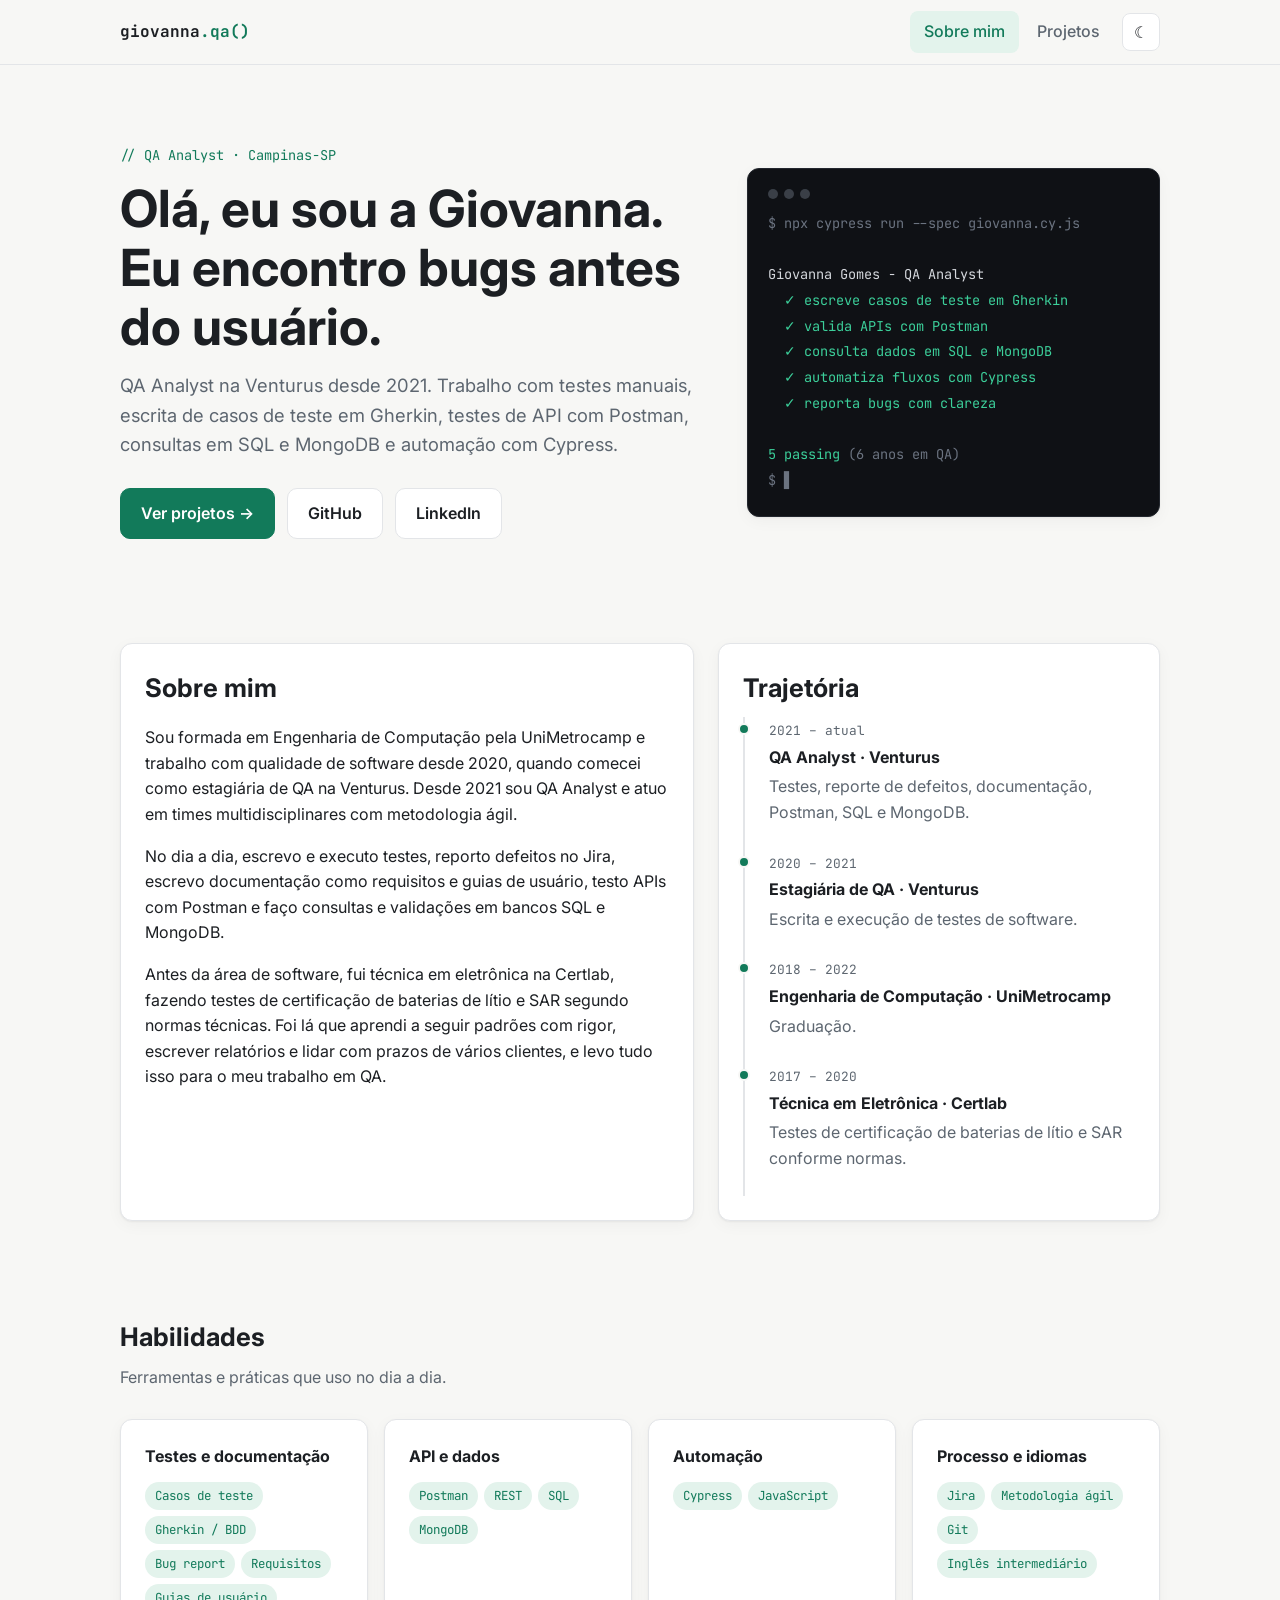
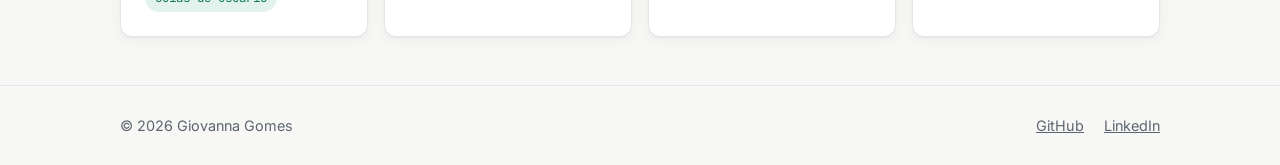
==== index.html @ a2e42d4e "Portfólio de QA: páginas Sobre mim e Projetos Co-Authored-By: Claude Opus 5.5 <noreply@anthropic.com" ====
<!DOCTYPE html>
<html lang="pt-BR">
<head>
  <meta charset="UTF-8">
  <meta name="viewport" content="width=device-width, initial-scale=1.0">
  <title>Giovanna Gomes | QA Analyst</title>
  <meta name="description" content="Portfólio de Giovanna Gomes, QA Analyst: testes manuais, documentação, testes de API e automação com Cypress.">
  <link rel="canonical" href="https://giovannagomes.dev/">
  <meta property="og:type" content="website">
  <meta property="og:url" content="https://giovannagomes.dev/">
  <meta property="og:title" content="Giovanna Gomes | QA Analyst">
  <meta property="og:description" content="Testes manuais, documentação, testes de API e automação com Cypress.">
  <meta property="og:locale" content="pt_BR">
  <link rel="icon" href="data:image/svg+xml,<svg xmlns='http://www.w3.org/2000/svg' viewBox='0 0 100 100'><text y='.9em' font-size='90'>🐞</text></svg>">
  <link rel="preconnect" href="https://fonts.googleapis.com">
  <link rel="preconnect" href="https://fonts.gstatic.com" crossorigin>
  <link href="https://fonts.googleapis.com/css2?family=Inter:wght@400;500;600;700&family=JetBrains+Mono:wght@400;700&display=swap" rel="stylesheet">
  <link rel="stylesheet" href="css/style.css">
</head>
<body>

  <header class="header">
    <div class="container">
      <a href="index.html" class="logo">giovanna<span>.qa()</span></a>
      <nav class="nav" aria-label="Navegação principal">
        <ul class="nav-links">
          <li><a href="index.html" aria-current="page">Sobre mim</a></li>
          <li><a href="projetos.html">Projetos</a></li>
        </ul>
        <button id="theme-toggle" class="icon-btn" aria-label="Alternar tema">☾</button>
        <button id="menu-toggle" class="icon-btn menu-toggle" aria-label="Abrir menu" aria-expanded="false">☰</button>
      </nav>
    </div>
  </header>

  <main class="container">

    <!-- Apresentação -->
    <section class="hero">
      <div>
        <p class="eyebrow">// QA Analyst · Campinas-SP</p>
        <h1>Olá, eu sou a Giovanna. Eu encontro bugs antes do usuário.</h1>
        <p class="lead">
          QA Analyst na Venturus desde 2021. Trabalho com testes manuais, escrita de casos de teste
          em Gherkin, testes de API com Postman, consultas em SQL e MongoDB e automação com Cypress.
        </p>
        <div class="btn-row">
          <a href="projetos.html" class="btn btn-primary">Ver projetos →</a>
          <a href="https://github.com/GiovannaSGomes" class="btn" target="_blank" rel="noopener">GitHub</a>
          <a href="https://www.linkedin.com/in/giovannasgomes/" class="btn" target="_blank" rel="noopener">LinkedIn</a>
        </div>
      </div>

      <div class="terminal" aria-hidden="true">
        <div class="dots"><i></i><i></i><i></i></div>
        <p class="dim">$ npx cypress run --spec giovanna.cy.js</p>
        <p>&nbsp;</p>
        <p>Giovanna Gomes - QA Analyst</p>
        <p class="pass">&nbsp;&nbsp;✓ escreve casos de teste em Gherkin</p>
        <p class="pass">&nbsp;&nbsp;✓ valida APIs com Postman</p>
        <p class="pass">&nbsp;&nbsp;✓ consulta dados em SQL e MongoDB</p>
        <p class="pass">&nbsp;&nbsp;✓ automatiza fluxos com Cypress</p>
        <p class="pass">&nbsp;&nbsp;✓ reporta bugs com clareza</p>
        <p>&nbsp;</p>
        <p><span class="pass">5 passing</span> <span class="dim">(6 anos em QA)</span></p>
        <p class="dim cursor">$ </p>
      </div>
    </section>

    <!-- Sobre -->
    <section class="section" id="sobre">
      <div class="about-grid">
        <div class="card">
          <h2>Sobre mim</h2>
          <p>
            Sou formada em Engenharia de Computação pela UniMetrocamp e trabalho com qualidade de
            software desde 2020, quando comecei como estagiária de QA na Venturus. Desde 2021 sou
            QA Analyst e atuo em times multidisciplinares com metodologia ágil.
          </p>
          <p>
            No dia a dia, escrevo e executo testes, reporto defeitos no Jira, escrevo documentação
            como requisitos e guias de usuário, testo APIs com Postman e faço consultas e validações
            em bancos SQL e MongoDB.
          </p>
          <p>
            Antes da área de software, fui técnica em eletrônica na Certlab, fazendo testes de
            certificação de baterias de lítio e SAR segundo normas técnicas. Foi lá que aprendi a
            seguir padrões com rigor, escrever relatórios e lidar com prazos de vários clientes,
            e levo tudo isso para o meu trabalho em QA.
          </p>
        </div>

        <div class="card">
          <h2>Trajetória</h2>
          <ol class="timeline">
            <li>
              <span class="when">2021 – atual</span>
              <h3>QA Analyst · Venturus</h3>
              <p>Testes, reporte de defeitos, documentação, Postman, SQL e MongoDB.</p>
            </li>
            <li>
              <span class="when">2020 – 2021</span>
              <h3>Estagiária de QA · Venturus</h3>
              <p>Escrita e execução de testes de software.</p>
            </li>
            <li>
              <span class="when">2018 – 2022</span>
              <h3>Engenharia de Computação · UniMetrocamp</h3>
              <p>Graduação.</p>
            </li>
            <li>
              <span class="when">2017 – 2020</span>
              <h3>Técnica em Eletrônica · Certlab</h3>
              <p>Testes de certificação de baterias de lítio e SAR conforme normas.</p>
            </li>
          </ol>
        </div>
      </div>
    </section>

    <!-- Habilidades -->
    <section class="section" id="habilidades">
      <h2>Habilidades</h2>
      <p class="subtitle">Ferramentas e práticas que uso no dia a dia.</p>
      <div class="skills-grid">
        <div class="card">
          <h3>Testes e documentação</h3>
          <ul class="tags">
            <li class="tag">Casos de teste</li>
            <li class="tag">Gherkin / BDD</li>
            <li class="tag">Bug report</li>
            <li class="tag">Requisitos</li>
            <li class="tag">Guias de usuário</li>
          </ul>
        </div>
        <div class="card">
          <h3>API e dados</h3>
          <ul class="tags">
            <li class="tag">Postman</li>
            <li class="tag">REST</li>
            <li class="tag">SQL</li>
            <li class="tag">MongoDB</li>
          </ul>
        </div>
        <div class="card">
          <h3>Automação</h3>
          <ul class="tags">
            <li class="tag">Cypress</li>
            <li class="tag">JavaScript</li>
          </ul>
        </div>
        <div class="card">
          <h3>Processo e idiomas</h3>
          <ul class="tags">
            <li class="tag">Jira</li>
            <li class="tag">Metodologia ágil</li>
            <li class="tag">Git</li>
            <li class="tag">Inglês intermediário</li>
          </ul>
        </div>
      </div>
    </section>

  </main>

  <footer class="footer">
    <div class="container">
      <span>© <span id="year"></span> Giovanna Gomes</span>
      <span>
        <a href="https://github.com/GiovannaSGomes" target="_blank" rel="noopener">GitHub</a>
        <a href="https://www.linkedin.com/in/giovannasgomes/" target="_blank" rel="noopener">LinkedIn</a>
      </span>
    </div>
  </footer>

  <script src="js/main.js"></script>
</body>
</html>
---- css/style.css ----
/* ===== Variáveis de tema ===== */
:root {
  --bg: #f7f7f5;
  --surface: #ffffff;
  --text: #1c1f23;
  --muted: #5d6670;
  --border: #e3e5e8;
  --accent: #127a5a;        /* verde "teste passou" */
  --accent-soft: #e3f3ec;
  --danger: #c2413b;
  --shadow: 0 1px 2px rgba(0, 0, 0, .05), 0 4px 16px rgba(0, 0, 0, .04);
  --radius: 12px;
  --mono: "JetBrains Mono", ui-monospace, Consolas, monospace;
  --sans: "Inter", system-ui, -apple-system, "Segoe UI", sans-serif;
}

[data-theme="dark"] {
  --bg: #121417;
  --surface: #1a1d21;
  --text: #e8eaed;
  --muted: #9aa3ad;
  --border: #2a2f35;
  --accent: #3ccf9a;
  --accent-soft: #163128;
  --danger: #f07167;
  --shadow: none;
}

/* ===== Base ===== */
*,
*::before,
*::after { box-sizing: border-box; }

html { scroll-behavior: smooth; }

body {
  margin: 0;
  font-family: var(--sans);
  background: var(--bg);
  color: var(--text);
  line-height: 1.6;
  transition: background .2s, color .2s;
}

a { color: var(--accent); }
img { max-width: 100%; display: block; }

.container {
  width: min(1040px, 100% - 32px);
  margin-inline: auto;
}

.mono { font-family: var(--mono); }

/* ===== Cabeçalho / navegação ===== */
.header {
  position: sticky;
  top: 0;
  z-index: 10;
  background: color-mix(in srgb, var(--bg) 85%, transparent);
  backdrop-filter: blur(8px);
  border-bottom: 1px solid var(--border);
}

.header .container {
  display: flex;
  align-items: center;
  justify-content: space-between;
  height: 64px;
}

.logo {
  font-family: var(--mono);
  font-weight: 700;
  color: var(--text);
  text-decoration: none;
}
.logo span { color: var(--accent); }

.nav { display: flex; align-items: center; gap: 8px; }

.nav-links {
  display: flex;
  gap: 4px;
  list-style: none;
  margin: 0;
  padding: 0;
}

.nav-links a {
  display: block;
  padding: 8px 14px;
  border-radius: 8px;
  color: var(--muted);
  text-decoration: none;
  font-weight: 500;
}
.nav-links a:hover { color: var(--text); background: var(--surface); }
.nav-links a[aria-current="page"] { color: var(--accent); background: var(--accent-soft); }

.icon-btn {
  width: 38px;
  height: 38px;
  display: grid;
  place-items: center;
  border: 1px solid var(--border);
  border-radius: 8px;
  background: var(--surface);
  color: var(--text);
  cursor: pointer;
  font-size: 1rem;
}

.menu-toggle { display: none; }

/* ===== Hero (Sobre mim) ===== */
.hero {
  display: grid;
  grid-template-columns: 1.4fr 1fr;
  gap: 48px;
  align-items: center;
  padding: 80px 0 56px;
}

.eyebrow {
  font-family: var(--mono);
  font-size: .85rem;
  color: var(--accent);
  margin: 0 0 12px;
}

.hero h1 {
  font-size: clamp(2rem, 5vw, 3.2rem);
  line-height: 1.15;
  margin: 0 0 16px;
}

.hero p.lead { font-size: 1.15rem; color: var(--muted); margin: 0 0 28px; }

.btn-row { display: flex; flex-wrap: wrap; gap: 12px; }

.btn {
  display: inline-flex;
  align-items: center;
  gap: 8px;
  padding: 12px 20px;
  border-radius: 10px;
  font-weight: 600;
  text-decoration: none;
  border: 1px solid var(--border);
  color: var(--text);
  background: var(--surface);
}
.btn-primary { background: var(--accent); border-color: var(--accent); color: #fff; }
[data-theme="dark"] .btn-primary { color: #0d1f18; }
.btn:hover { filter: brightness(1.05); transform: translateY(-1px); }

/* Cartão "terminal" com resultado de testes */
.terminal {
  background: #0f1115;
  color: #d4d7dc;
  border-radius: var(--radius);
  padding: 20px;
  font-family: var(--mono);
  font-size: .85rem;
  box-shadow: var(--shadow);
  border: 1px solid #23272e;
}
.terminal .dots { display: flex; gap: 6px; margin-bottom: 14px; }
.terminal .dots i { width: 10px; height: 10px; border-radius: 50%; background: #3a3f47; }
.terminal .pass { color: #3ccf9a; }
.terminal .dim { color: #6b7380; }
.terminal p { margin: 4px 0; }
.cursor::after { content: "▋"; animation: blink 1s steps(1) infinite; }
@keyframes blink { 50% { opacity: 0; } }

/* ===== Seções ===== */
.section { padding: 48px 0; }
.section h2 { font-size: 1.6rem; margin: 0 0 8px; }
.section .subtitle { color: var(--muted); margin: 0 0 28px; }

.card {
  background: var(--surface);
  border: 1px solid var(--border);
  border-radius: var(--radius);
  padding: 24px;
  box-shadow: var(--shadow);
}

.about-grid { display: grid; grid-template-columns: 1.3fr 1fr; gap: 24px; }

.skills-grid {
  display: grid;
  grid-template-columns: repeat(auto-fill, minmax(220px, 1fr));
  gap: 16px;
}
.skills-grid h3 { margin: 0 0 12px; font-size: 1rem; }

.tags { display: flex; flex-wrap: wrap; gap: 6px; padding: 0; margin: 0; list-style: none; }
.tag {
  font-family: var(--mono);
  font-size: .78rem;
  padding: 4px 10px;
  border-radius: 999px;
  background: var(--accent-soft);
  color: var(--accent);
}

/* Linha do tempo */
.timeline { list-style: none; margin: 0; padding: 0; border-left: 2px solid var(--border); }
.timeline li { position: relative; padding: 0 0 24px 24px; }
.timeline li::before {
  content: "";
  position: absolute;
  left: -7px;
  top: 6px;
  width: 12px;
  height: 12px;
  border-radius: 50%;
  background: var(--accent);
  border: 2px solid var(--bg);
}
.timeline .when { font-family: var(--mono); font-size: .8rem; color: var(--muted); }
.timeline h3 { margin: 2px 0 4px; font-size: 1rem; }
.timeline p { margin: 0; color: var(--muted); }

/* ===== Página de projetos ===== */
.page-head { padding: 64px 0 24px; }
.page-head h1 { font-size: clamp(1.8rem, 4vw, 2.6rem); margin: 0 0 8px; }
.page-head p { color: var(--muted); margin: 0; }

.toolbar {
  display: flex;
  flex-wrap: wrap;
  gap: 12px;
  justify-content: space-between;
  align-items: center;
  margin: 24px 0;
}

.filters { display: flex; flex-wrap: wrap; gap: 8px; }
.filter-btn {
  padding: 8px 14px;
  border-radius: 999px;
  border: 1px solid var(--border);
  background: var(--surface);
  color: var(--muted);
  cursor: pointer;
  font: inherit;
  font-size: .9rem;
}
.filter-btn.active { background: var(--accent); border-color: var(--accent); color: #fff; }
[data-theme="dark"] .filter-btn.active { color: #0d1f18; }

.search {
  padding: 10px 14px;
  border-radius: 10px;
  border: 1px solid var(--border);
  background: var(--surface);
  color: var(--text);
  font: inherit;
  min-width: 240px;
}

.projects-grid {
  display: grid;
  grid-template-columns: repeat(auto-fill, minmax(300px, 1fr));
  gap: 20px;
  padding-bottom: 64px;
}

.project-card { display: flex; flex-direction: column; gap: 12px; transition: transform .15s, border-color .15s; }
.project-card:hover { transform: translateY(-3px); border-color: var(--accent); }

.project-top { display: flex; justify-content: space-between; align-items: center; gap: 8px; }
.category { font-family: var(--mono); font-size: .78rem; color: var(--muted); text-transform: uppercase; letter-spacing: .04em; }

.status { font-family: var(--mono); font-size: .75rem; padding: 3px 8px; border-radius: 6px; }
.status.done { background: var(--accent-soft); color: var(--accent); }
.status.wip { background: color-mix(in srgb, #e0a100 18%, transparent); color: #b07d00; }
[data-theme="dark"] .status.wip { color: #f2c14e; }

.project-card h3 { margin: 0; font-size: 1.15rem; }
.project-card p { margin: 0; color: var(--muted); flex: 1; }

.project-links { display: flex; gap: 16px; font-weight: 600; font-size: .9rem; }
.project-links a { text-decoration: none; }
.project-links a:hover { text-decoration: underline; }

.empty { text-align: center; color: var(--muted); padding: 48px 0; grid-column: 1 / -1; }

/* ===== Rodapé ===== */
.footer {
  border-top: 1px solid var(--border);
  padding: 28px 0;
  color: var(--muted);
  font-size: .9rem;
}
.footer .container { display: flex; flex-wrap: wrap; justify-content: space-between; gap: 12px; }
.footer a { color: var(--muted); margin-left: 16px; }

/* ===== Responsivo ===== */
@media (max-width: 760px) {
  .hero, .about-grid { grid-template-columns: 1fr; }
  .hero { padding-top: 48px; gap: 32px; }

  .menu-toggle { display: grid; }
  .nav-links {
    display: none;
    position: absolute;
    top: 64px;
    left: 0;
    right: 0;
    flex-direction: column;
    padding: 12px 16px;
    background: var(--bg);
    border-bottom: 1px solid var(--border);
  }
  .nav-links.open { display: flex; }

  .search { min-width: 0; width: 100%; }
  .footer a { margin: 0 16px 0 0; }
}
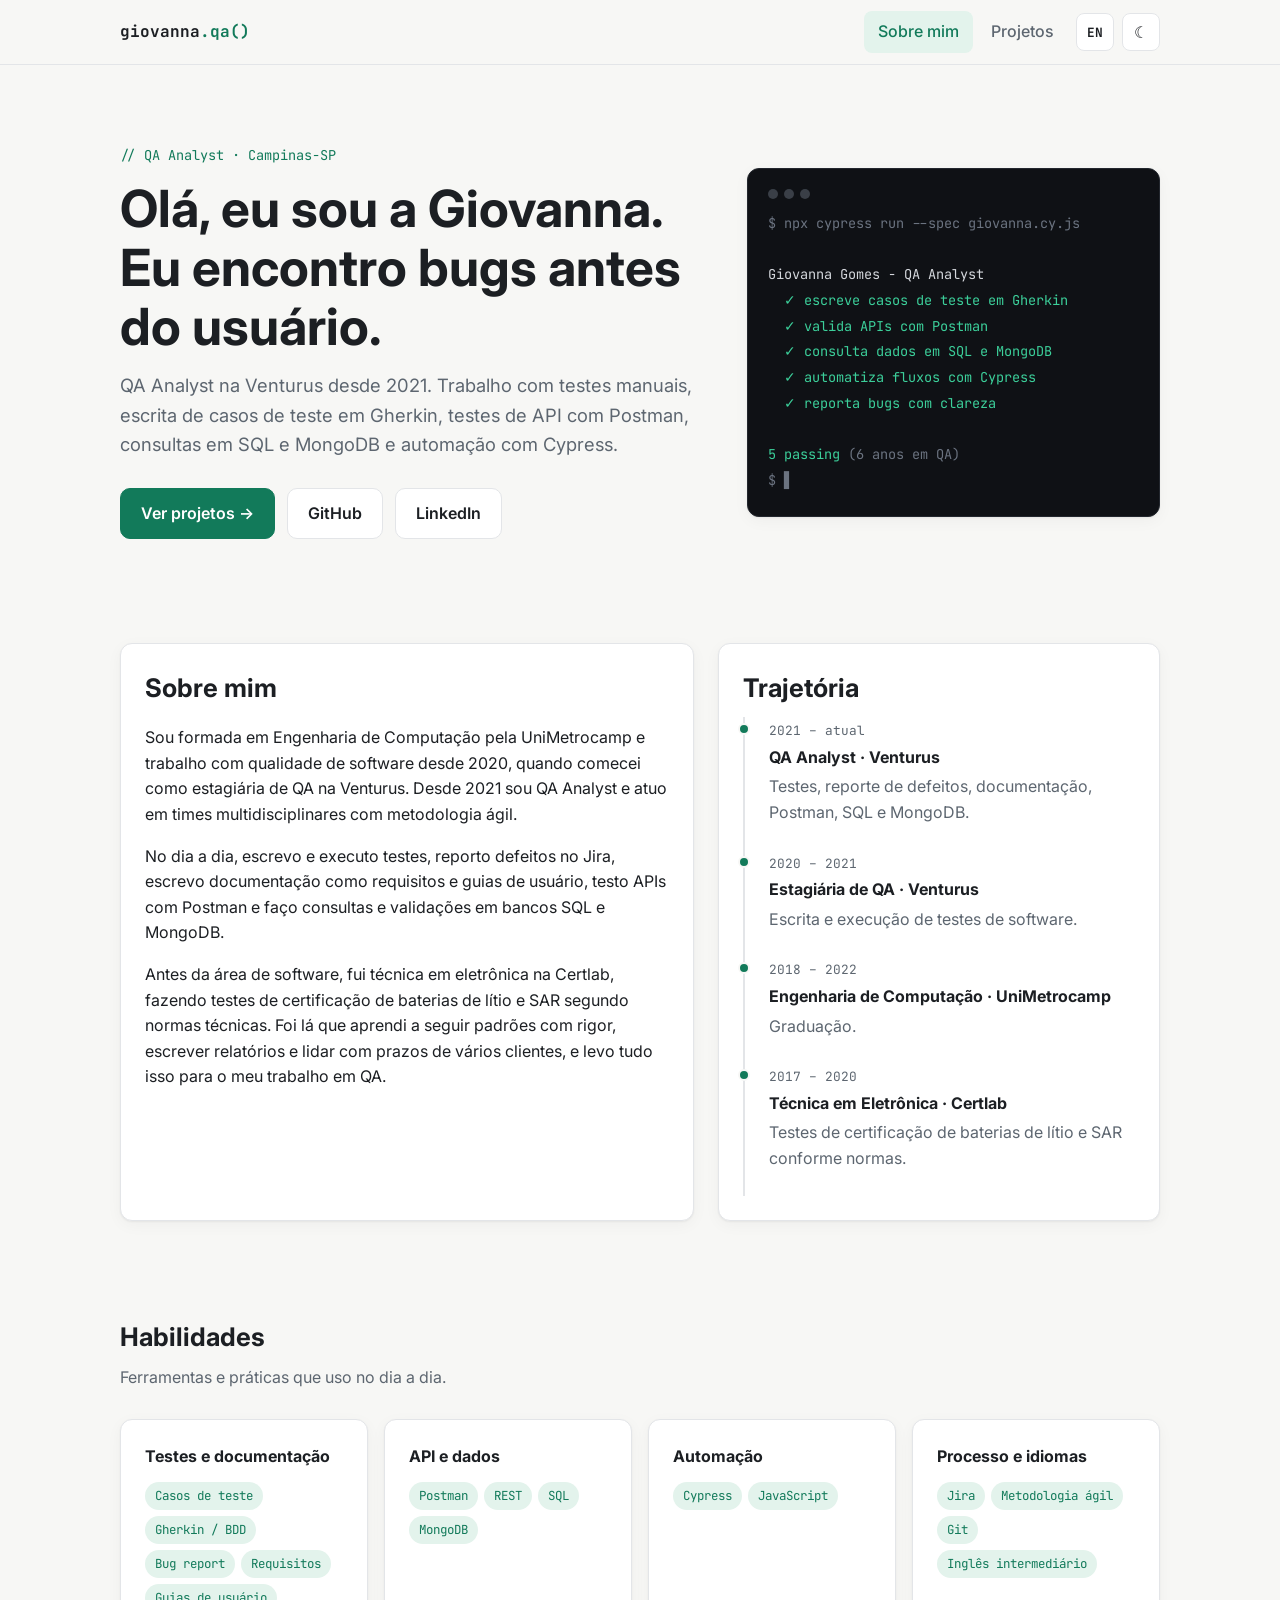
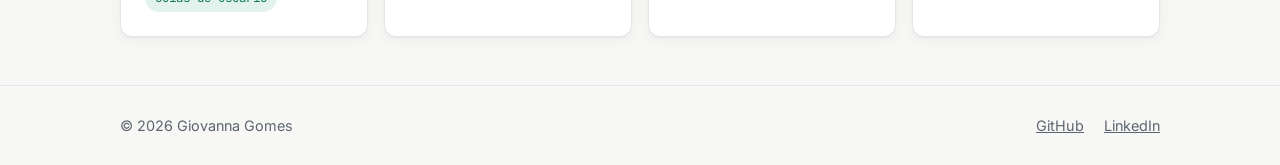
==== commit 0c59a594: "Adiciona versão em inglês do site (inglês como padrão) - Botão PT/EN no topo das páginas; a escolha " ====
--- a/index.html
+++ b/index.html
@@ -3,14 +3,15 @@
 <head>
   <meta charset="UTF-8">
   <meta name="viewport" content="width=device-width, initial-scale=1.0">
-  <title>Giovanna Gomes | QA Analyst</title>
-  <meta name="description" content="Portfólio de Giovanna Gomes, QA Analyst: testes manuais, documentação, testes de API e automação com Cypress.">
+  <title data-i18n="home.title">Giovanna Gomes | QA Analyst</title>
+  <meta name="description" content="Portfólio de Giovanna Gomes, QA Analyst: testes manuais, documentação, testes de API e automação com Cypress." data-i18n-attr="content:home.description">
   <link rel="canonical" href="https://giovannagomes.dev/">
   <meta property="og:type" content="website">
   <meta property="og:url" content="https://giovannagomes.dev/">
   <meta property="og:title" content="Giovanna Gomes | QA Analyst">
-  <meta property="og:description" content="Testes manuais, documentação, testes de API e automação com Cypress.">
+  <meta property="og:description" content="Testes manuais, documentação, testes de API e automação com Cypress." data-i18n-attr="content:home.og.description">
   <meta property="og:locale" content="pt_BR">
+  <meta property="og:locale:alternate" content="en_US">
   <link rel="icon" href="data:image/svg+xml,<svg xmlns='http://www.w3.org/2000/svg' viewBox='0 0 100 100'><text y='.9em' font-size='90'>🐞</text></svg>">
   <link rel="preconnect" href="https://fonts.googleapis.com">
   <link rel="preconnect" href="https://fonts.gstatic.com" crossorigin>
@@ -22,13 +23,14 @@
   <header class="header">
     <div class="container">
       <a href="index.html" class="logo">giovanna<span>.qa()</span></a>
-      <nav class="nav" aria-label="Navegação principal">
+      <nav class="nav" aria-label="Navegação principal" data-i18n-attr="aria-label:nav.label">
         <ul class="nav-links">
-          <li><a href="index.html" aria-current="page">Sobre mim</a></li>
-          <li><a href="projetos.html">Projetos</a></li>
+          <li><a href="index.html" aria-current="page" data-i18n="nav.about">Sobre mim</a></li>
+          <li><a href="projetos.html" data-i18n="nav.projects">Projetos</a></li>
         </ul>
-        <button id="theme-toggle" class="icon-btn" aria-label="Alternar tema">☾</button>
-        <button id="menu-toggle" class="icon-btn menu-toggle" aria-label="Abrir menu" aria-expanded="false">☰</button>
+        <button id="lang-toggle" class="icon-btn lang-btn" aria-label="Switch to English" lang="en">EN</button>
+        <button id="theme-toggle" class="icon-btn" aria-label="Alternar tema" data-i18n-attr="aria-label:btn.theme">☾</button>
+        <button id="menu-toggle" class="icon-btn menu-toggle" aria-label="Abrir menu" aria-expanded="false" data-i18n-attr="aria-label:btn.menu">☰</button>
       </nav>
     </div>
   </header>
@@ -38,14 +40,14 @@
     <!-- Apresentação -->
     <section class="hero">
       <div>
-        <p class="eyebrow">// QA Analyst · Campinas-SP</p>
-        <h1>Olá, eu sou a Giovanna. Eu encontro bugs antes do usuário.</h1>
-        <p class="lead">
+        <p class="eyebrow" data-i18n="hero.eyebrow">// QA Analyst · Campinas-SP</p>
+        <h1 data-i18n="hero.title">Olá, eu sou a Giovanna. Eu encontro bugs antes do usuário.</h1>
+        <p class="lead" data-i18n="hero.lead">
           QA Analyst na Venturus desde 2021. Trabalho com testes manuais, escrita de casos de teste
           em Gherkin, testes de API com Postman, consultas em SQL e MongoDB e automação com Cypress.
         </p>
         <div class="btn-row">
-          <a href="projetos.html" class="btn btn-primary">Ver projetos →</a>
+          <a href="projetos.html" class="btn btn-primary" data-i18n="hero.cta">Ver projetos →</a>
           <a href="https://github.com/GiovannaSGomes" class="btn" target="_blank" rel="noopener">GitHub</a>
           <a href="https://www.linkedin.com/in/giovannasgomes/" class="btn" target="_blank" rel="noopener">LinkedIn</a>
         </div>
@@ -56,13 +58,13 @@
         <p class="dim">$ npx cypress run --spec giovanna.cy.js</p>
         <p>&nbsp;</p>
         <p>Giovanna Gomes - QA Analyst</p>
-        <p class="pass">&nbsp;&nbsp;✓ escreve casos de teste em Gherkin</p>
-        <p class="pass">&nbsp;&nbsp;✓ valida APIs com Postman</p>
-        <p class="pass">&nbsp;&nbsp;✓ consulta dados em SQL e MongoDB</p>
-        <p class="pass">&nbsp;&nbsp;✓ automatiza fluxos com Cypress</p>
-        <p class="pass">&nbsp;&nbsp;✓ reporta bugs com clareza</p>
+        <p class="pass">&nbsp;&nbsp;✓ <span data-i18n="term.1">escreve casos de teste em Gherkin</span></p>
+        <p class="pass">&nbsp;&nbsp;✓ <span data-i18n="term.2">valida APIs com Postman</span></p>
+        <p class="pass">&nbsp;&nbsp;✓ <span data-i18n="term.3">consulta dados em SQL e MongoDB</span></p>
+        <p class="pass">&nbsp;&nbsp;✓ <span data-i18n="term.4">automatiza fluxos com Cypress</span></p>
+        <p class="pass">&nbsp;&nbsp;✓ <span data-i18n="term.5">reporta bugs com clareza</span></p>
         <p>&nbsp;</p>
-        <p><span class="pass">5 passing</span> <span class="dim">(6 anos em QA)</span></p>
+        <p><span class="pass">5 passing</span> <span class="dim" data-i18n="term.years">(6 anos em QA)</span></p>
         <p class="dim cursor">$ </p>
       </div>
     </section>
@@ -71,18 +73,18 @@
     <section class="section" id="sobre">
       <div class="about-grid">
         <div class="card">
-          <h2>Sobre mim</h2>
-          <p>
+          <h2 data-i18n="about.title">Sobre mim</h2>
+          <p data-i18n="about.p1">
             Sou formada em Engenharia de Computação pela UniMetrocamp e trabalho com qualidade de
             software desde 2020, quando comecei como estagiária de QA na Venturus. Desde 2021 sou
             QA Analyst e atuo em times multidisciplinares com metodologia ágil.
           </p>
-          <p>
+          <p data-i18n="about.p2">
             No dia a dia, escrevo e executo testes, reporto defeitos no Jira, escrevo documentação
             como requisitos e guias de usuário, testo APIs com Postman e faço consultas e validações
             em bancos SQL e MongoDB.
           </p>
-          <p>
+          <p data-i18n="about.p3">
             Antes da área de software, fui técnica em eletrônica na Certlab, fazendo testes de
             certificação de baterias de lítio e SAR segundo normas técnicas. Foi lá que aprendi a
             seguir padrões com rigor, escrever relatórios e lidar com prazos de vários clientes,
@@ -91,27 +93,27 @@
         </div>
 
         <div class="card">
-          <h2>Trajetória</h2>
+          <h2 data-i18n="career.title">Trajetória</h2>
           <ol class="timeline">
             <li>
-              <span class="when">2021 – atual</span>
-              <h3>QA Analyst · Venturus</h3>
-              <p>Testes, reporte de defeitos, documentação, Postman, SQL e MongoDB.</p>
+              <span class="when" data-i18n="career.1.when">2021 – atual</span>
+              <h3 data-i18n="career.1.role">QA Analyst · Venturus</h3>
+              <p data-i18n="career.1.desc">Testes, reporte de defeitos, documentação, Postman, SQL e MongoDB.</p>
             </li>
             <li>
               <span class="when">2020 – 2021</span>
-              <h3>Estagiária de QA · Venturus</h3>
-              <p>Escrita e execução de testes de software.</p>
+              <h3 data-i18n="career.2.role">Estagiária de QA · Venturus</h3>
+              <p data-i18n="career.2.desc">Escrita e execução de testes de software.</p>
             </li>
             <li>
               <span class="when">2018 – 2022</span>
-              <h3>Engenharia de Computação · UniMetrocamp</h3>
-              <p>Graduação.</p>
+              <h3 data-i18n="career.3.role">Engenharia de Computação · UniMetrocamp</h3>
+              <p data-i18n="career.3.desc">Graduação.</p>
             </li>
             <li>
               <span class="when">2017 – 2020</span>
-              <h3>Técnica em Eletrônica · Certlab</h3>
-              <p>Testes de certificação de baterias de lítio e SAR conforme normas.</p>
+              <h3 data-i18n="career.4.role">Técnica em Eletrônica · Certlab</h3>
+              <p data-i18n="career.4.desc">Testes de certificação de baterias de lítio e SAR conforme normas.</p>
             </li>
           </ol>
         </div>
@@ -120,21 +122,21 @@
 
     <!-- Habilidades -->
     <section class="section" id="habilidades">
-      <h2>Habilidades</h2>
-      <p class="subtitle">Ferramentas e práticas que uso no dia a dia.</p>
+      <h2 data-i18n="skills.title">Habilidades</h2>
+      <p class="subtitle" data-i18n="skills.subtitle">Ferramentas e práticas que uso no dia a dia.</p>
       <div class="skills-grid">
         <div class="card">
-          <h3>Testes e documentação</h3>
+          <h3 data-i18n="skills.testing">Testes e documentação</h3>
           <ul class="tags">
-            <li class="tag">Casos de teste</li>
+            <li class="tag" data-i18n="skills.testcases">Casos de teste</li>
             <li class="tag">Gherkin / BDD</li>
             <li class="tag">Bug report</li>
-            <li class="tag">Requisitos</li>
-            <li class="tag">Guias de usuário</li>
+            <li class="tag" data-i18n="skills.requirements">Requisitos</li>
+            <li class="tag" data-i18n="skills.guides">Guias de usuário</li>
           </ul>
         </div>
         <div class="card">
-          <h3>API e dados</h3>
+          <h3 data-i18n="skills.api">API e dados</h3>
           <ul class="tags">
             <li class="tag">Postman</li>
             <li class="tag">REST</li>
@@ -143,19 +145,19 @@
           </ul>
         </div>
         <div class="card">
-          <h3>Automação</h3>
+          <h3 data-i18n="skills.automation">Automação</h3>
           <ul class="tags">
             <li class="tag">Cypress</li>
             <li class="tag">JavaScript</li>
           </ul>
         </div>
         <div class="card">
-          <h3>Processo e idiomas</h3>
+          <h3 data-i18n="skills.process">Processo e idiomas</h3>
           <ul class="tags">
             <li class="tag">Jira</li>
-            <li class="tag">Metodologia ágil</li>
+            <li class="tag" data-i18n="skills.agile">Metodologia ágil</li>
             <li class="tag">Git</li>
-            <li class="tag">Inglês intermediário</li>
+            <li class="tag" data-i18n="skills.english">Inglês intermediário</li>
           </ul>
         </div>
       </div>
@@ -173,6 +175,7 @@
     </div>
   </footer>
 
+  <script src="js/i18n.js"></script>
   <script src="js/main.js"></script>
 </body>
 </html>
--- a/css/style.css
+++ b/css/style.css
@@ -113,6 +113,15 @@
 
 .menu-toggle { display: none; }
 
+/* Botão de idioma (PT / EN) */
+.lang-btn {
+  font-family: "JetBrains Mono", monospace;
+  font-size: 0.8rem;
+  font-weight: 700;
+  letter-spacing: 0.02em;
+}
+.lang-btn:hover { color: var(--accent); }
+
 /* ===== Hero (Sobre mim) ===== */
 .hero {
   display: grid;
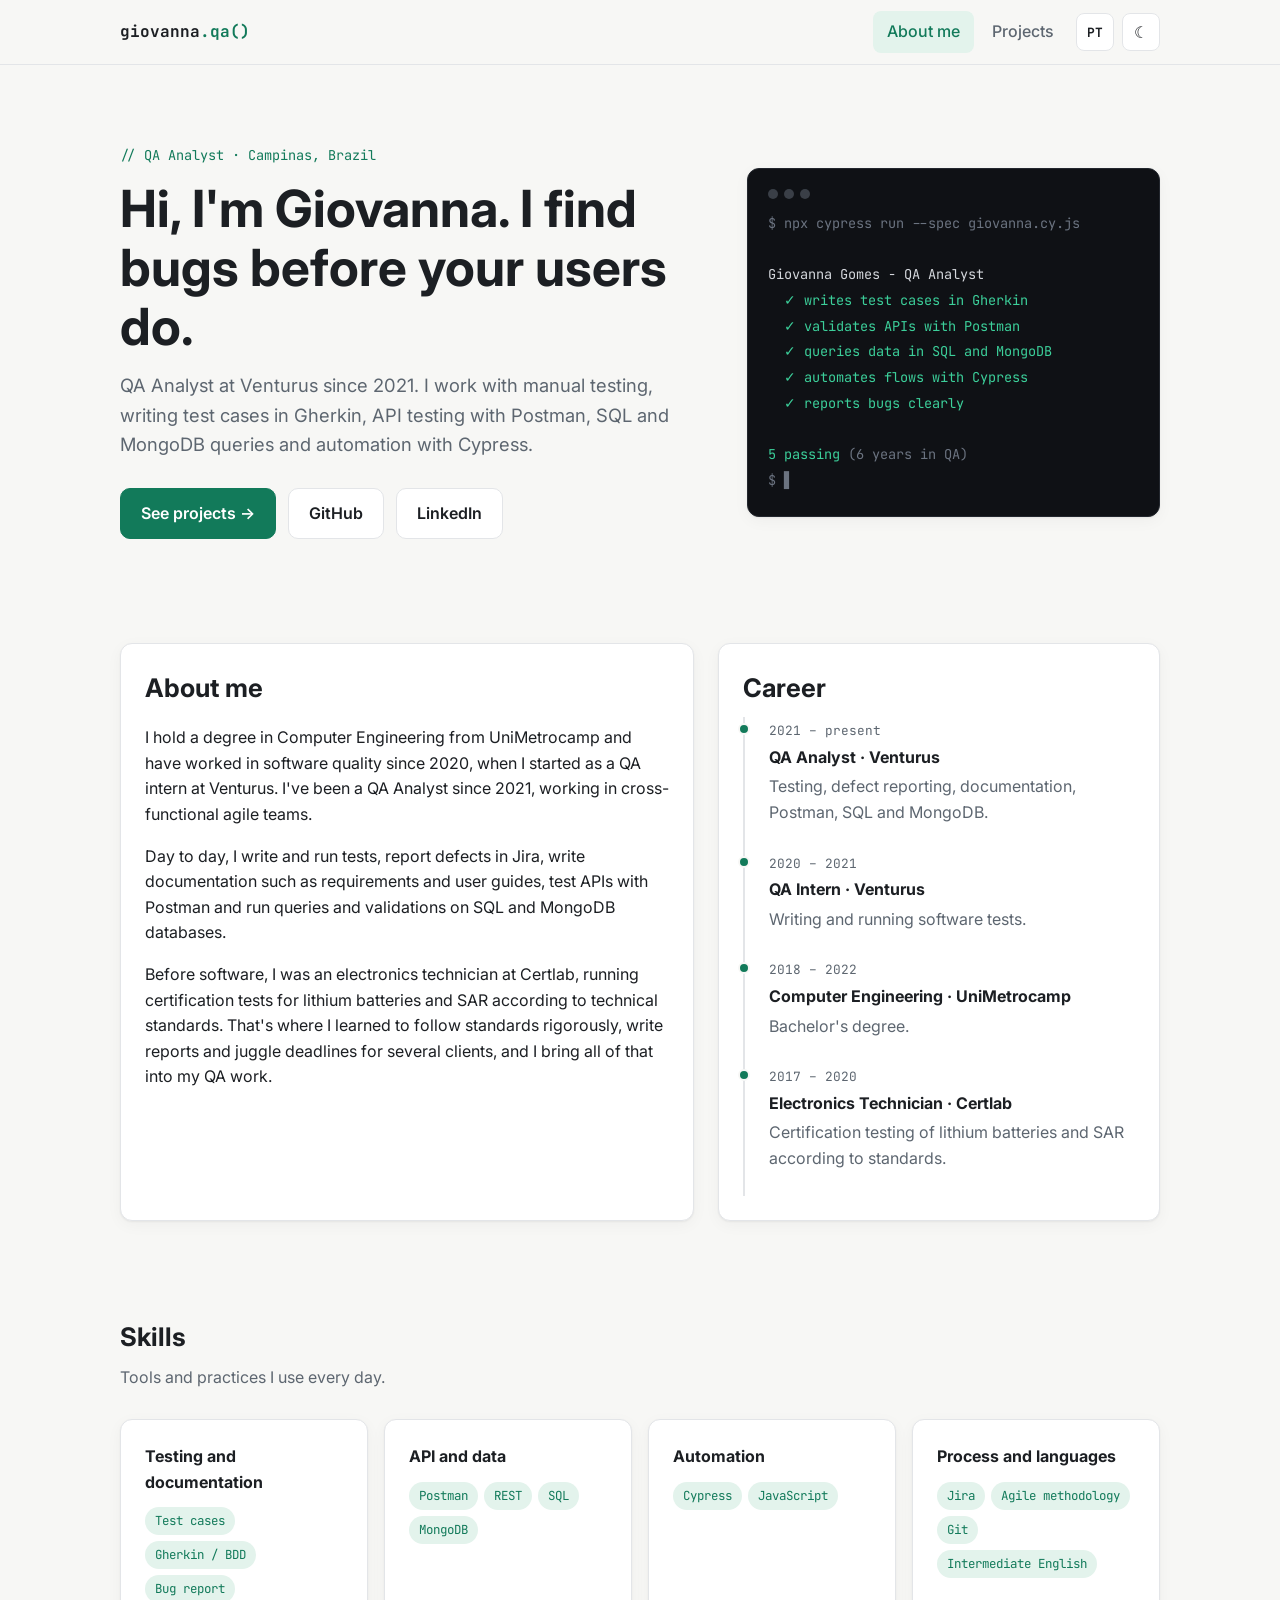
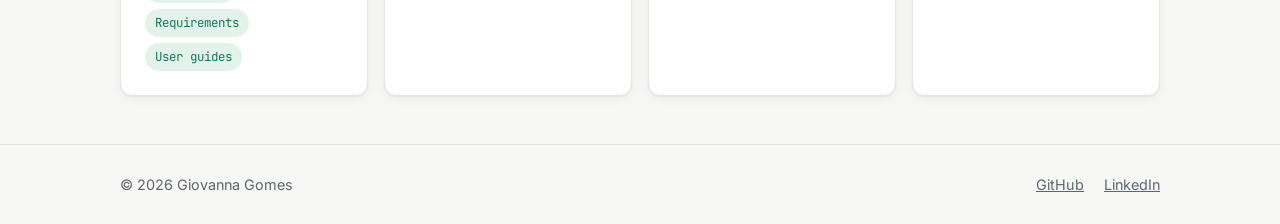
==== commit 83833095: "Corrige HTML para usar o inglês como texto padrão O commit anterior levou index.html e projetos.html" ====
--- a/index.html
+++ b/index.html
@@ -1,17 +1,17 @@
 <!DOCTYPE html>
-<html lang="pt-BR">
+<html lang="en">
 <head>
   <meta charset="UTF-8">
   <meta name="viewport" content="width=device-width, initial-scale=1.0">
   <title data-i18n="home.title">Giovanna Gomes | QA Analyst</title>
-  <meta name="description" content="Portfólio de Giovanna Gomes, QA Analyst: testes manuais, documentação, testes de API e automação com Cypress." data-i18n-attr="content:home.description">
+  <meta name="description" content="Portfolio of Giovanna Gomes, QA Analyst: manual testing, documentation, API testing and Cypress automation." data-i18n-attr="content:home.description">
   <link rel="canonical" href="https://giovannagomes.dev/">
   <meta property="og:type" content="website">
   <meta property="og:url" content="https://giovannagomes.dev/">
   <meta property="og:title" content="Giovanna Gomes | QA Analyst">
-  <meta property="og:description" content="Testes manuais, documentação, testes de API e automação com Cypress." data-i18n-attr="content:home.og.description">
-  <meta property="og:locale" content="pt_BR">
-  <meta property="og:locale:alternate" content="en_US">
+  <meta property="og:description" content="Manual testing, documentation, API testing and Cypress automation." data-i18n-attr="content:home.og.description">
+  <meta property="og:locale" content="en_US">
+  <meta property="og:locale:alternate" content="pt_BR">
   <link rel="icon" href="data:image/svg+xml,<svg xmlns='http://www.w3.org/2000/svg' viewBox='0 0 100 100'><text y='.9em' font-size='90'>🐞</text></svg>">
   <link rel="preconnect" href="https://fonts.googleapis.com">
   <link rel="preconnect" href="https://fonts.gstatic.com" crossorigin>
@@ -23,14 +23,14 @@
   <header class="header">
     <div class="container">
       <a href="index.html" class="logo">giovanna<span>.qa()</span></a>
-      <nav class="nav" aria-label="Navegação principal" data-i18n-attr="aria-label:nav.label">
+      <nav class="nav" aria-label="Main navigation" data-i18n-attr="aria-label:nav.label">
         <ul class="nav-links">
-          <li><a href="index.html" aria-current="page" data-i18n="nav.about">Sobre mim</a></li>
-          <li><a href="projetos.html" data-i18n="nav.projects">Projetos</a></li>
+          <li><a href="index.html" aria-current="page" data-i18n="nav.about">About me</a></li>
+          <li><a href="projetos.html" data-i18n="nav.projects">Projects</a></li>
         </ul>
-        <button id="lang-toggle" class="icon-btn lang-btn" aria-label="Switch to English" lang="en">EN</button>
-        <button id="theme-toggle" class="icon-btn" aria-label="Alternar tema" data-i18n-attr="aria-label:btn.theme">☾</button>
-        <button id="menu-toggle" class="icon-btn menu-toggle" aria-label="Abrir menu" aria-expanded="false" data-i18n-attr="aria-label:btn.menu">☰</button>
+        <button id="lang-toggle" class="icon-btn lang-btn" aria-label="Mudar para português" lang="pt-BR">PT</button>
+        <button id="theme-toggle" class="icon-btn" aria-label="Toggle theme" data-i18n-attr="aria-label:btn.theme">☾</button>
+        <button id="menu-toggle" class="icon-btn menu-toggle" aria-label="Open menu" aria-expanded="false" data-i18n-attr="aria-label:btn.menu">☰</button>
       </nav>
     </div>
   </header>
@@ -40,14 +40,11 @@
     <!-- Apresentação -->
     <section class="hero">
       <div>
-        <p class="eyebrow" data-i18n="hero.eyebrow">// QA Analyst · Campinas-SP</p>
-        <h1 data-i18n="hero.title">Olá, eu sou a Giovanna. Eu encontro bugs antes do usuário.</h1>
-        <p class="lead" data-i18n="hero.lead">
-          QA Analyst na Venturus desde 2021. Trabalho com testes manuais, escrita de casos de teste
-          em Gherkin, testes de API com Postman, consultas em SQL e MongoDB e automação com Cypress.
-        </p>
+        <p class="eyebrow" data-i18n="hero.eyebrow">// QA Analyst · Campinas, Brazil</p>
+        <h1 data-i18n="hero.title">Hi, I'm Giovanna. I find bugs before your users do.</h1>
+        <p class="lead" data-i18n="hero.lead">QA Analyst at Venturus since 2021. I work with manual testing, writing test cases in Gherkin, API testing with Postman, SQL and MongoDB queries and automation with Cypress.</p>
         <div class="btn-row">
-          <a href="projetos.html" class="btn btn-primary" data-i18n="hero.cta">Ver projetos →</a>
+          <a href="projetos.html" class="btn btn-primary" data-i18n="hero.cta">See projects →</a>
           <a href="https://github.com/GiovannaSGomes" class="btn" target="_blank" rel="noopener">GitHub</a>
           <a href="https://www.linkedin.com/in/giovannasgomes/" class="btn" target="_blank" rel="noopener">LinkedIn</a>
         </div>
@@ -58,13 +55,13 @@
         <p class="dim">$ npx cypress run --spec giovanna.cy.js</p>
         <p>&nbsp;</p>
         <p>Giovanna Gomes - QA Analyst</p>
-        <p class="pass">&nbsp;&nbsp;✓ <span data-i18n="term.1">escreve casos de teste em Gherkin</span></p>
-        <p class="pass">&nbsp;&nbsp;✓ <span data-i18n="term.2">valida APIs com Postman</span></p>
-        <p class="pass">&nbsp;&nbsp;✓ <span data-i18n="term.3">consulta dados em SQL e MongoDB</span></p>
-        <p class="pass">&nbsp;&nbsp;✓ <span data-i18n="term.4">automatiza fluxos com Cypress</span></p>
-        <p class="pass">&nbsp;&nbsp;✓ <span data-i18n="term.5">reporta bugs com clareza</span></p>
+        <p class="pass">&nbsp;&nbsp;✓ <span data-i18n="term.1">writes test cases in Gherkin</span></p>
+        <p class="pass">&nbsp;&nbsp;✓ <span data-i18n="term.2">validates APIs with Postman</span></p>
+        <p class="pass">&nbsp;&nbsp;✓ <span data-i18n="term.3">queries data in SQL and MongoDB</span></p>
+        <p class="pass">&nbsp;&nbsp;✓ <span data-i18n="term.4">automates flows with Cypress</span></p>
+        <p class="pass">&nbsp;&nbsp;✓ <span data-i18n="term.5">reports bugs clearly</span></p>
         <p>&nbsp;</p>
-        <p><span class="pass">5 passing</span> <span class="dim" data-i18n="term.years">(6 anos em QA)</span></p>
+        <p><span class="pass">5 passing</span> <span class="dim" data-i18n="term.years">(6 years in QA)</span></p>
         <p class="dim cursor">$ </p>
       </div>
     </section>
@@ -73,47 +70,34 @@
     <section class="section" id="sobre">
       <div class="about-grid">
         <div class="card">
-          <h2 data-i18n="about.title">Sobre mim</h2>
-          <p data-i18n="about.p1">
-            Sou formada em Engenharia de Computação pela UniMetrocamp e trabalho com qualidade de
-            software desde 2020, quando comecei como estagiária de QA na Venturus. Desde 2021 sou
-            QA Analyst e atuo em times multidisciplinares com metodologia ágil.
-          </p>
-          <p data-i18n="about.p2">
-            No dia a dia, escrevo e executo testes, reporto defeitos no Jira, escrevo documentação
-            como requisitos e guias de usuário, testo APIs com Postman e faço consultas e validações
-            em bancos SQL e MongoDB.
-          </p>
-          <p data-i18n="about.p3">
-            Antes da área de software, fui técnica em eletrônica na Certlab, fazendo testes de
-            certificação de baterias de lítio e SAR segundo normas técnicas. Foi lá que aprendi a
-            seguir padrões com rigor, escrever relatórios e lidar com prazos de vários clientes,
-            e levo tudo isso para o meu trabalho em QA.
-          </p>
+          <h2 data-i18n="about.title">About me</h2>
+          <p data-i18n="about.p1">I hold a degree in Computer Engineering from UniMetrocamp and have worked in software quality since 2020, when I started as a QA intern at Venturus. I've been a QA Analyst since 2021, working in cross-functional agile teams.</p>
+          <p data-i18n="about.p2">Day to day, I write and run tests, report defects in Jira, write documentation such as requirements and user guides, test APIs with Postman and run queries and validations on SQL and MongoDB databases.</p>
+          <p data-i18n="about.p3">Before software, I was an electronics technician at Certlab, running certification tests for lithium batteries and SAR according to technical standards. That's where I learned to follow standards rigorously, write reports and juggle deadlines for several clients, and I bring all of that into my QA work.</p>
         </div>
 
         <div class="card">
-          <h2 data-i18n="career.title">Trajetória</h2>
+          <h2 data-i18n="career.title">Career</h2>
           <ol class="timeline">
             <li>
-              <span class="when" data-i18n="career.1.when">2021 – atual</span>
+              <span class="when" data-i18n="career.1.when">2021 – present</span>
               <h3 data-i18n="career.1.role">QA Analyst · Venturus</h3>
-              <p data-i18n="career.1.desc">Testes, reporte de defeitos, documentação, Postman, SQL e MongoDB.</p>
+              <p data-i18n="career.1.desc">Testing, defect reporting, documentation, Postman, SQL and MongoDB.</p>
             </li>
             <li>
               <span class="when">2020 – 2021</span>
-              <h3 data-i18n="career.2.role">Estagiária de QA · Venturus</h3>
-              <p data-i18n="career.2.desc">Escrita e execução de testes de software.</p>
+              <h3 data-i18n="career.2.role">QA Intern · Venturus</h3>
+              <p data-i18n="career.2.desc">Writing and running software tests.</p>
             </li>
             <li>
               <span class="when">2018 – 2022</span>
-              <h3 data-i18n="career.3.role">Engenharia de Computação · UniMetrocamp</h3>
-              <p data-i18n="career.3.desc">Graduação.</p>
+              <h3 data-i18n="career.3.role">Computer Engineering · UniMetrocamp</h3>
+              <p data-i18n="career.3.desc">Bachelor's degree.</p>
             </li>
             <li>
               <span class="when">2017 – 2020</span>
-              <h3 data-i18n="career.4.role">Técnica em Eletrônica · Certlab</h3>
-              <p data-i18n="career.4.desc">Testes de certificação de baterias de lítio e SAR conforme normas.</p>
+              <h3 data-i18n="career.4.role">Electronics Technician · Certlab</h3>
+              <p data-i18n="career.4.desc">Certification testing of lithium batteries and SAR according to standards.</p>
             </li>
           </ol>
         </div>
@@ -122,21 +106,21 @@
 
     <!-- Habilidades -->
     <section class="section" id="habilidades">
-      <h2 data-i18n="skills.title">Habilidades</h2>
-      <p class="subtitle" data-i18n="skills.subtitle">Ferramentas e práticas que uso no dia a dia.</p>
+      <h2 data-i18n="skills.title">Skills</h2>
+      <p class="subtitle" data-i18n="skills.subtitle">Tools and practices I use every day.</p>
       <div class="skills-grid">
         <div class="card">
-          <h3 data-i18n="skills.testing">Testes e documentação</h3>
+          <h3 data-i18n="skills.testing">Testing and documentation</h3>
           <ul class="tags">
-            <li class="tag" data-i18n="skills.testcases">Casos de teste</li>
+            <li class="tag" data-i18n="skills.testcases">Test cases</li>
             <li class="tag">Gherkin / BDD</li>
             <li class="tag">Bug report</li>
-            <li class="tag" data-i18n="skills.requirements">Requisitos</li>
-            <li class="tag" data-i18n="skills.guides">Guias de usuário</li>
+            <li class="tag" data-i18n="skills.requirements">Requirements</li>
+            <li class="tag" data-i18n="skills.guides">User guides</li>
           </ul>
         </div>
         <div class="card">
-          <h3 data-i18n="skills.api">API e dados</h3>
+          <h3 data-i18n="skills.api">API and data</h3>
           <ul class="tags">
             <li class="tag">Postman</li>
             <li class="tag">REST</li>
@@ -145,19 +129,19 @@
           </ul>
         </div>
         <div class="card">
-          <h3 data-i18n="skills.automation">Automação</h3>
+          <h3 data-i18n="skills.automation">Automation</h3>
           <ul class="tags">
             <li class="tag">Cypress</li>
             <li class="tag">JavaScript</li>
           </ul>
         </div>
         <div class="card">
-          <h3 data-i18n="skills.process">Processo e idiomas</h3>
+          <h3 data-i18n="skills.process">Process and languages</h3>
           <ul class="tags">
             <li class="tag">Jira</li>
-            <li class="tag" data-i18n="skills.agile">Metodologia ágil</li>
+            <li class="tag" data-i18n="skills.agile">Agile methodology</li>
             <li class="tag">Git</li>
-            <li class="tag" data-i18n="skills.english">Inglês intermediário</li>
+            <li class="tag" data-i18n="skills.english">Intermediate English</li>
           </ul>
         </div>
       </div>
